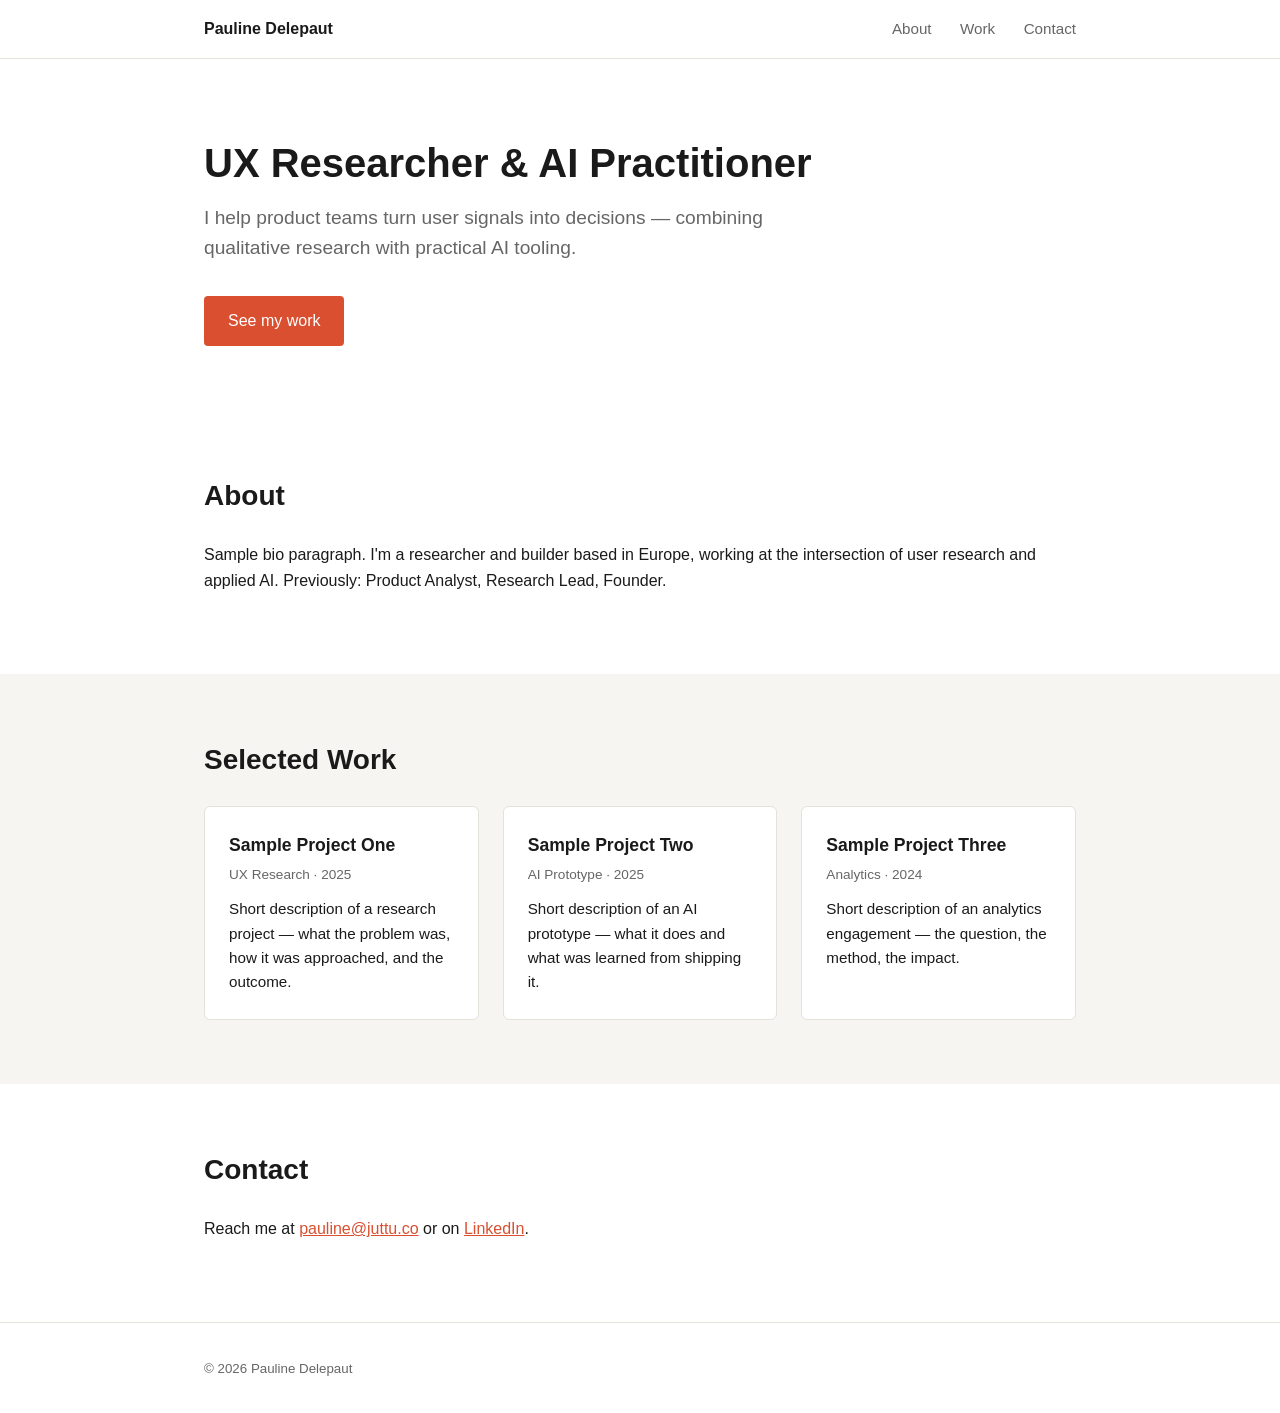
==== index.html @ 0a15c125 "Initial portfolio page with sample data Co-Authored-By: Claude Opus 4.7 (1M context) <noreply@anthro" ====
<!DOCTYPE html>
<html lang="en">
<head>
  <meta charset="UTF-8" />
  <meta name="viewport" content="width=device-width, initial-scale=1.0" />
  <title>Pauline Delepaut — Portfolio</title>
  <meta name="description" content="Portfolio of Pauline Delepaut — UX Research & AI." />
  <link rel="stylesheet" href="styles.css" />
</head>
<body>
  <header class="site-header">
    <div class="container">
      <a href="#" class="logo">Pauline Delepaut</a>
      <nav>
        <a href="#about">About</a>
        <a href="#work">Work</a>
        <a href="#contact">Contact</a>
      </nav>
    </div>
  </header>

  <main>
    <section class="hero">
      <div class="container">
        <h1>UX Researcher &amp; AI Practitioner</h1>
        <p class="lead">
          I help product teams turn user signals into decisions —
          combining qualitative research with practical AI tooling.
        </p>
        <a class="cta" href="#work">See my work</a>
      </div>
    </section>

    <section id="about" class="section">
      <div class="container">
        <h2>About</h2>
        <p>
          Sample bio paragraph. I'm a researcher and builder based in Europe,
          working at the intersection of user research and applied AI.
          Previously: Product Analyst, Research Lead, Founder.
        </p>
      </div>
    </section>

    <section id="work" class="section section-alt">
      <div class="container">
        <h2>Selected Work</h2>
        <div class="grid">
          <article class="card">
            <h3>Sample Project One</h3>
            <p class="meta">UX Research · 2025</p>
            <p>Short description of a research project — what the problem was, how it was approached, and the outcome.</p>
          </article>
          <article class="card">
            <h3>Sample Project Two</h3>
            <p class="meta">AI Prototype · 2025</p>
            <p>Short description of an AI prototype — what it does and what was learned from shipping it.</p>
          </article>
          <article class="card">
            <h3>Sample Project Three</h3>
            <p class="meta">Analytics · 2024</p>
            <p>Short description of an analytics engagement — the question, the method, the impact.</p>
          </article>
        </div>
      </div>
    </section>

    <section id="contact" class="section">
      <div class="container">
        <h2>Contact</h2>
        <p>
          Reach me at
          <a href="mailto:pauline@juttu.co">pauline@juttu.co</a>
          or on
          <a href="https://www.linkedin.com/" target="_blank" rel="noopener">LinkedIn</a>.
        </p>
      </div>
    </section>
  </main>

  <footer class="site-footer">
    <div class="container">
      <small>&copy; 2026 Pauline Delepaut</small>
    </div>
  </footer>
</body>
</html>
---- styles.css ----
:root {
  --bg: #ffffff;
  --bg-alt: #f6f5f1;
  --text: #1a1a1a;
  --muted: #666;
  --accent: #d94f30;
  --border: #e5e2da;
  --max: 920px;
}

* { box-sizing: border-box; }

html, body {
  margin: 0;
  padding: 0;
  font-family: -apple-system, BlinkMacSystemFont, "Segoe UI", Roboto, Helvetica, Arial, sans-serif;
  color: var(--text);
  background: var(--bg);
  line-height: 1.6;
}

.container {
  max-width: var(--max);
  margin: 0 auto;
  padding: 0 1.5rem;
}

.site-header {
  border-bottom: 1px solid var(--border);
  padding: 1rem 0;
}

.site-header .container {
  display: flex;
  justify-content: space-between;
  align-items: center;
}

.logo {
  font-weight: 600;
  text-decoration: none;
  color: var(--text);
}

.site-header nav a {
  margin-left: 1.5rem;
  text-decoration: none;
  color: var(--muted);
  font-size: 0.95rem;
}

.site-header nav a:hover {
  color: var(--accent);
}

.hero {
  padding: 5rem 0 4rem;
}

.hero h1 {
  font-size: 2.5rem;
  margin: 0 0 1rem;
  line-height: 1.2;
}

.hero .lead {
  font-size: 1.2rem;
  color: var(--muted);
  max-width: 38rem;
  margin: 0 0 2rem;
}

.cta {
  display: inline-block;
  background: var(--accent);
  color: #fff;
  padding: 0.75rem 1.5rem;
  border-radius: 4px;
  text-decoration: none;
  font-weight: 500;
}

.cta:hover { opacity: 0.9; }

.section {
  padding: 4rem 0;
}

.section-alt {
  background: var(--bg-alt);
}

.section h2 {
  font-size: 1.75rem;
  margin: 0 0 1.5rem;
}

.grid {
  display: grid;
  grid-template-columns: repeat(auto-fit, minmax(240px, 1fr));
  gap: 1.5rem;
}

.card {
  background: #fff;
  border: 1px solid var(--border);
  border-radius: 6px;
  padding: 1.5rem;
}

.card h3 {
  margin: 0 0 0.25rem;
  font-size: 1.1rem;
}

.card .meta {
  color: var(--muted);
  font-size: 0.85rem;
  margin: 0 0 0.75rem;
}

.card p {
  margin: 0;
  font-size: 0.95rem;
}

a {
  color: var(--accent);
}

.site-footer {
  border-top: 1px solid var(--border);
  padding: 2rem 0;
  color: var(--muted);
}

@media (max-width: 600px) {
  .hero h1 { font-size: 2rem; }
  .site-header nav a { margin-left: 1rem; }
}
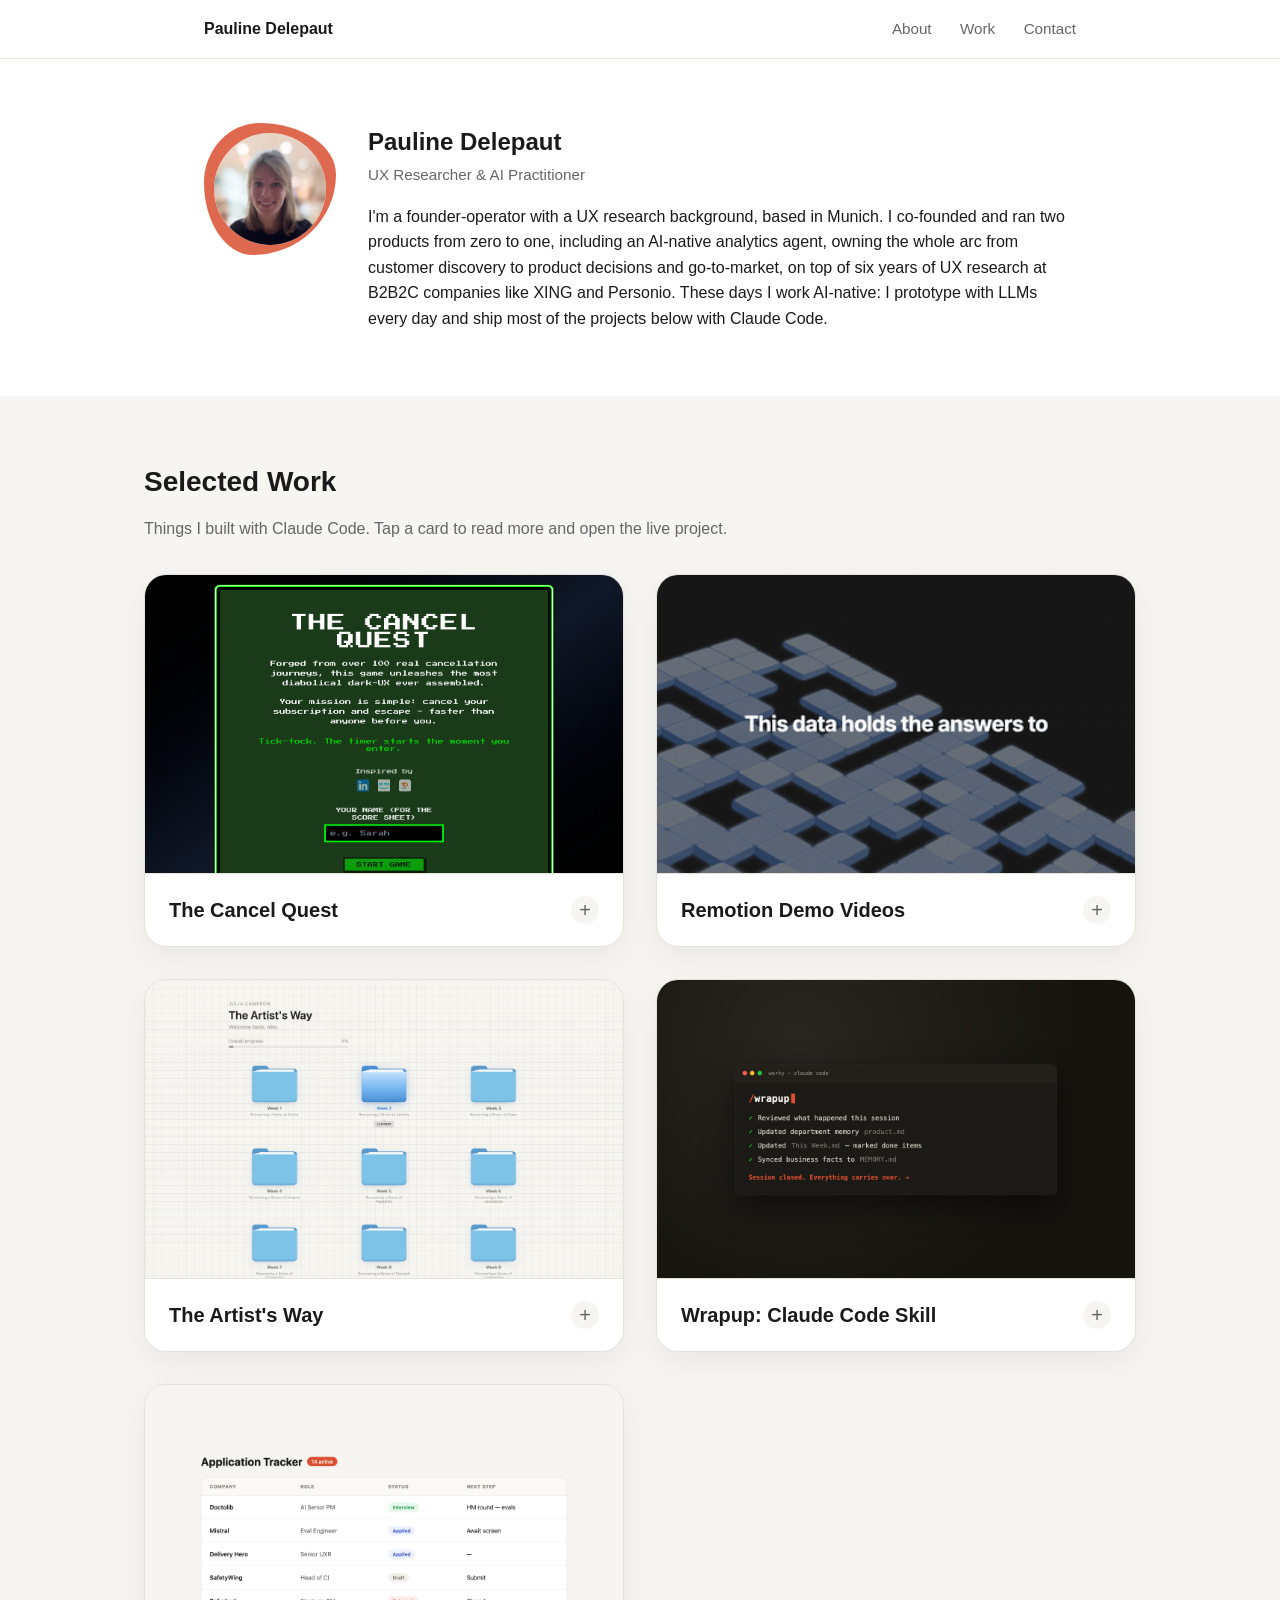
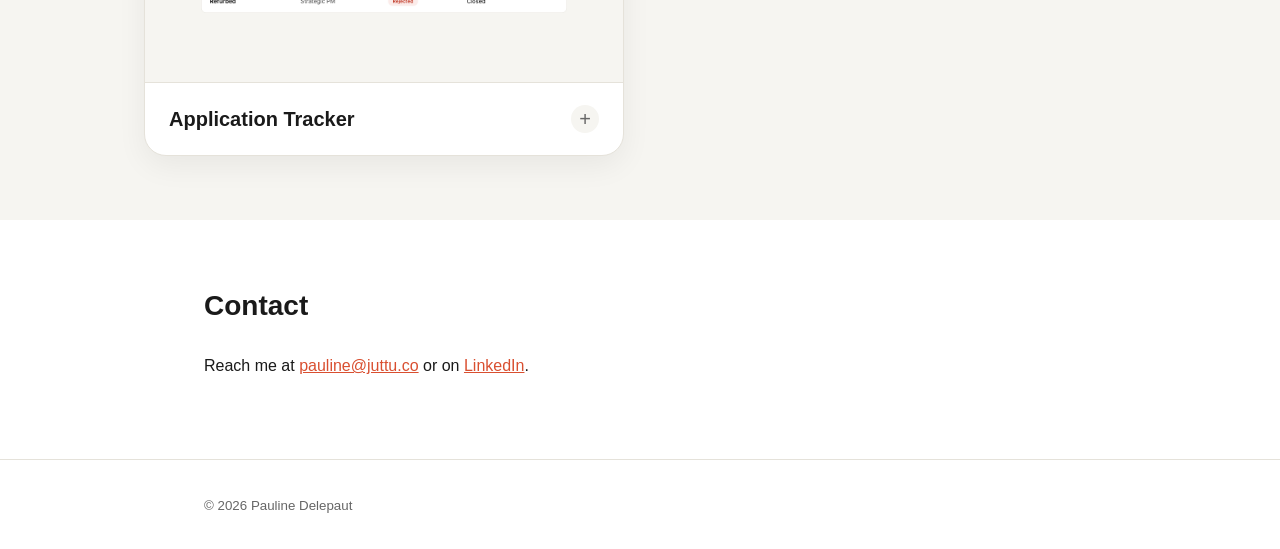
==== commit 8df24af4: "Rebuild portfolio: real projects, About with photo, Remotion video page - Replace sample work with 5" ====
--- a/index.html
+++ b/index.html
@@ -3,8 +3,8 @@
 <head>
   <meta charset="UTF-8" />
   <meta name="viewport" content="width=device-width, initial-scale=1.0" />
-  <title>Pauline Delepaut — Portfolio</title>
-  <meta name="description" content="Portfolio of Pauline Delepaut — UX Research & AI." />
+  <title>Pauline Delepaut · Portfolio</title>
+  <meta name="description" content="Portfolio of Pauline Delepaut. UX Research & AI." />
   <link rel="stylesheet" href="styles.css" />
 </head>
 <body>
@@ -20,47 +20,106 @@
   </header>
 
   <main>
-    <section class="hero">
-      <div class="container">
-        <h1>UX Researcher &amp; AI Practitioner</h1>
-        <p class="lead">
-          I help product teams turn user signals into decisions —
-          combining qualitative research with practical AI tooling.
-        </p>
-        <a class="cta" href="#work">See my work</a>
-      </div>
-    </section>
-
     <section id="about" class="section">
       <div class="container">
-        <h2>About</h2>
-        <p>
-          Sample bio paragraph. I'm a researcher and builder based in Europe,
-          working at the intersection of user research and applied AI.
-          Previously: Product Analyst, Research Lead, Founder.
-        </p>
+        <div class="about-row">
+          <div class="about-photo">
+            <span class="blob" aria-hidden="true"></span>
+            <img src="pauline.jpeg" alt="Pauline Delepaut" />
+          </div>
+          <div class="about-text">
+            <h1 class="about-name">Pauline Delepaut</h1>
+            <p class="about-tagline">UX Researcher &amp; AI Practitioner</p>
+            <p class="about-bio">
+              I'm a founder-operator with a UX research background, based in
+              Munich. I co-founded and ran two products from zero to one,
+              including an AI-native analytics agent, owning the whole arc from
+              customer discovery to product decisions and go-to-market, on top of
+              six years of UX research at B2B2C companies like XING and Personio.
+              These days I work AI-native: I prototype with LLMs every day and
+              ship most of the projects below with Claude Code.
+            </p>
+          </div>
+        </div>
       </div>
     </section>
 
     <section id="work" class="section section-alt">
       <div class="container">
         <h2>Selected Work</h2>
+        <p class="section-intro">Things I built with Claude Code. Tap a card to read more and open the live project.</p>
         <div class="grid">
-          <article class="card">
-            <h3>Sample Project One</h3>
-            <p class="meta">UX Research · 2025</p>
-            <p>Short description of a research project — what the problem was, how it was approached, and the outcome.</p>
+
+          <article class="card" data-expandable>
+            <button class="card-head" aria-expanded="false">
+              <img class="card-shot" src="screenshots/cancelquest.png" alt="The Cancel Quest" loading="lazy" />
+              <div class="card-bar">
+                <h3>The Cancel Quest</h3>
+                <span class="card-toggle" aria-hidden="true">+</span>
+              </div>
+            </button>
+            <div class="card-body"><div class="card-body-inner">
+              <p>A retro arcade game built from 100+ real subscription-cancellation flows. You race to cancel and escape while the game throws every dark-UX trick at you: the diabolical patterns companies actually use, turned into a level.</p>
+              <a class="card-link" href="https://v0-thecancelquest.vercel.app/" target="_blank" rel="noopener">Play the game →</a>
+            </div></div>
           </article>
-          <article class="card">
-            <h3>Sample Project Two</h3>
-            <p class="meta">AI Prototype · 2025</p>
-            <p>Short description of an AI prototype — what it does and what was learned from shipping it.</p>
+
+          <article class="card" data-expandable>
+            <button class="card-head" aria-expanded="false">
+              <img class="card-shot" src="screenshots/remotion.gif" alt="Remotion demo videos" loading="lazy" />
+              <div class="card-bar">
+                <h3>Remotion Demo Videos</h3>
+                <span class="card-toggle" aria-hidden="true">+</span>
+              </div>
+            </button>
+            <div class="card-body"><div class="card-body-inner">
+              <p>Product launch and demo videos built entirely in code with Remotion (React). Animated data stories like retention curves, onboarding monitors and growth charts, rendered programmatically instead of hand-edited in a video tool.</p>
+              <a class="card-link" href="remotion/index.html" target="_blank" rel="noopener">Watch the video →</a>
+            </div></div>
           </article>
-          <article class="card">
-            <h3>Sample Project Three</h3>
-            <p class="meta">Analytics · 2024</p>
-            <p>Short description of an analytics engagement — the question, the method, the impact.</p>
+
+          <article class="card" data-expandable>
+            <button class="card-head" aria-expanded="false">
+              <img class="card-shot" src="screenshots/artistway.png" alt="The Artist's Way app" loading="lazy" />
+              <div class="card-bar">
+                <h3>The Artist's Way</h3>
+                <span class="card-toggle" aria-hidden="true">+</span>
+              </div>
+            </button>
+            <div class="card-body"><div class="card-body-inner">
+              <p>A web app for tracking Julia Cameron's 12-week creativity program: morning pages, artist dates and weekly tasks, with each week as a macOS-style folder and a live progress bar. Built in Next.js.</p>
+              <a class="card-link" href="#" target="_blank" rel="noopener">Live demo coming soon →</a>
+            </div></div>
           </article>
+
+          <article class="card" data-expandable>
+            <button class="card-head" aria-expanded="false">
+              <img class="card-shot" src="screenshots/wrapup.png" alt="Wrapup skill" loading="lazy" />
+              <div class="card-bar">
+                <h3>Wrapup: Claude Code Skill</h3>
+                <span class="card-toggle" aria-hidden="true">+</span>
+              </div>
+            </button>
+            <div class="card-body"><div class="card-body-inner">
+              <p>A custom Claude Code skill that closes out a work session: it reviews what happened, updates the right department memory, syncs the weekly plan and business facts, so nothing gets lost between sessions.</p>
+              <a class="card-link" href="#" target="_blank" rel="noopener">See how it works →</a>
+            </div></div>
+          </article>
+
+          <article class="card" data-expandable>
+            <button class="card-head" aria-expanded="false">
+              <img class="card-shot" src="screenshots/tracker.png" alt="Application tracker" loading="lazy" />
+              <div class="card-bar">
+                <h3>Application Tracker</h3>
+                <span class="card-toggle" aria-hidden="true">+</span>
+              </div>
+            </button>
+            <div class="card-body"><div class="card-body-inner">
+              <p>A system for tracking job applications end to end: roles, status, tailored CVs and next steps in one place.</p>
+              <a class="card-link" href="#" target="_blank" rel="noopener">View project →</a>
+            </div></div>
+          </article>
+
         </div>
       </div>
     </section>
@@ -83,5 +142,15 @@
       <small>&copy; 2026 Pauline Delepaut</small>
     </div>
   </footer>
+
+  <script>
+    document.querySelectorAll('.card[data-expandable] .card-head').forEach(function (head) {
+      head.addEventListener('click', function () {
+        var card = head.closest('.card');
+        var open = card.toggleAttribute('data-open');
+        head.setAttribute('aria-expanded', open ? 'true' : 'false');
+      });
+    });
+  </script>
 </body>
 </html>
--- a/styles.css
+++ b/styles.css
@@ -53,34 +53,66 @@
   color: var(--accent);
 }
 
-.hero {
-  padding: 5rem 0 4rem;
-}
-
-.hero h1 {
-  font-size: 2.5rem;
+/* About — photo + name inline with the bio */
+.about-row {
+  display: flex;
+  align-items: flex-start;
+  gap: 2rem;
+}
+
+.about-photo {
+  position: relative;
+  flex: none;
+  width: 132px;
+  height: 132px;
+  display: grid;
+  place-items: center;
+}
+
+.about-photo img {
+  position: relative;
+  width: 112px;
+  height: 112px;
+  border-radius: 50%;
+  object-fit: cover;
+  z-index: 1;
+}
+
+.about-photo .blob {
+  position: absolute;
+  inset: 0;
+  background: var(--accent);
+  opacity: 0.85;
+  z-index: 0;
+  border-radius: 42% 58% 63% 37% / 45% 39% 61% 55%;
+  animation: blobmorph 14s ease-in-out infinite;
+}
+
+@keyframes blobmorph {
+  0%, 100% { border-radius: 42% 58% 63% 37% / 45% 39% 61% 55%; }
+  50%      { border-radius: 58% 42% 38% 62% / 57% 63% 37% 43%; }
+}
+
+.about-name {
+  font-size: 1.5rem;
+  font-weight: 600;
+  margin: 0 0 0.15rem;
+  color: var(--text);
+}
+
+.about-tagline {
+  font-size: 0.95rem;
+  color: var(--muted);
   margin: 0 0 1rem;
-  line-height: 1.2;
-}
-
-.hero .lead {
-  font-size: 1.2rem;
-  color: var(--muted);
-  max-width: 38rem;
-  margin: 0 0 2rem;
-}
-
-.cta {
-  display: inline-block;
-  background: var(--accent);
-  color: #fff;
-  padding: 0.75rem 1.5rem;
-  border-radius: 4px;
-  text-decoration: none;
-  font-weight: 500;
-}
-
-.cta:hover { opacity: 0.9; }
+}
+
+.about-bio {
+  margin: 0;
+}
+
+@media (max-width: 600px) {
+  .about-row { flex-direction: column; gap: 1.25rem; }
+}
 
 .section {
   padding: 4rem 0;
@@ -95,33 +127,131 @@
   margin: 0 0 1.5rem;
 }
 
+.section-intro {
+  color: var(--muted);
+  margin: -0.75rem 0 2rem;
+  max-width: 40rem;
+}
+
+/* Wider column so the 2-up cards read big */
+#work .container {
+  max-width: 1040px;
+}
+
 .grid {
   display: grid;
-  grid-template-columns: repeat(auto-fit, minmax(240px, 1fr));
-  gap: 1.5rem;
-}
-
+  grid-template-columns: repeat(2, 1fr);
+  gap: 2rem;
+  align-items: start;
+}
+
+@media (max-width: 720px) {
+  .grid { grid-template-columns: 1fr; }
+}
+
+/* Expandable project card */
 .card {
   background: #fff;
   border: 1px solid var(--border);
-  border-radius: 6px;
-  padding: 1.5rem;
-}
-
-.card h3 {
-  margin: 0 0 0.25rem;
-  font-size: 1.1rem;
-}
-
-.card .meta {
-  color: var(--muted);
-  font-size: 0.85rem;
-  margin: 0 0 0.75rem;
-}
-
-.card p {
-  margin: 0;
-  font-size: 0.95rem;
+  border-radius: 22px;
+  overflow: hidden;
+  box-shadow: 0 10px 30px rgba(0, 0, 0, 0.06);
+  transition: box-shadow 0.2s ease, transform 0.2s ease;
+}
+
+.card:hover {
+  box-shadow: 0 16px 40px rgba(0, 0, 0, 0.12);
+  transform: translateY(-3px);
+}
+
+.card-head {
+  display: block;
+  width: 100%;
+  padding: 0;
+  border: none;
+  background: none;
+  cursor: pointer;
+  text-align: left;
+  font: inherit;
+  color: inherit;
+}
+
+.card-shot {
+  display: block;
+  width: 100%;
+  aspect-ratio: 16 / 10;
+  object-fit: cover;
+  object-position: top center;
+  background: var(--bg-alt);
+  border-bottom: 1px solid var(--border);
+}
+
+.card-bar {
+  display: flex;
+  align-items: center;
+  justify-content: space-between;
+  gap: 1rem;
+  padding: 1.25rem 1.5rem;
+}
+
+.card-bar h3 {
+  margin: 0;
+  font-size: 1.25rem;
+}
+
+.card-toggle {
+  flex: none;
+  width: 1.75rem;
+  height: 1.75rem;
+  display: grid;
+  place-items: center;
+  border-radius: 50%;
+  background: var(--bg-alt);
+  color: var(--muted);
+  font-size: 1.25rem;
+  line-height: 1;
+  transition: transform 0.25s ease, background 0.2s ease, color 0.2s ease;
+}
+
+.card[data-open] .card-toggle {
+  transform: rotate(45deg);
+  background: var(--accent);
+  color: #fff;
+}
+
+/* Collapsible body */
+.card-body {
+  display: grid;
+  grid-template-rows: 0fr;
+  transition: grid-template-rows 0.3s ease;
+}
+
+.card-body-inner {
+  overflow: hidden;
+  min-height: 0;
+}
+
+.card[data-open] .card-body {
+  grid-template-rows: 1fr;
+}
+
+.card-body p {
+  margin: 0;
+  padding: 0.25rem 1.5rem 0.5rem;
+  font-size: 1rem;
+  color: var(--text);
+}
+
+.card-link {
+  display: inline-block;
+  margin: 0.5rem 1.5rem 1.5rem;
+  font-weight: 600;
+  font-size: 1rem;
+  text-decoration: none;
+}
+
+.card-link:hover {
+  text-decoration: underline;
 }
 
 a {
@@ -134,7 +264,3 @@
   color: var(--muted);
 }
 
-@media (max-width: 600px) {
-  .hero h1 { font-size: 2rem; }
-  .site-header nav a { margin-left: 1rem; }
-}
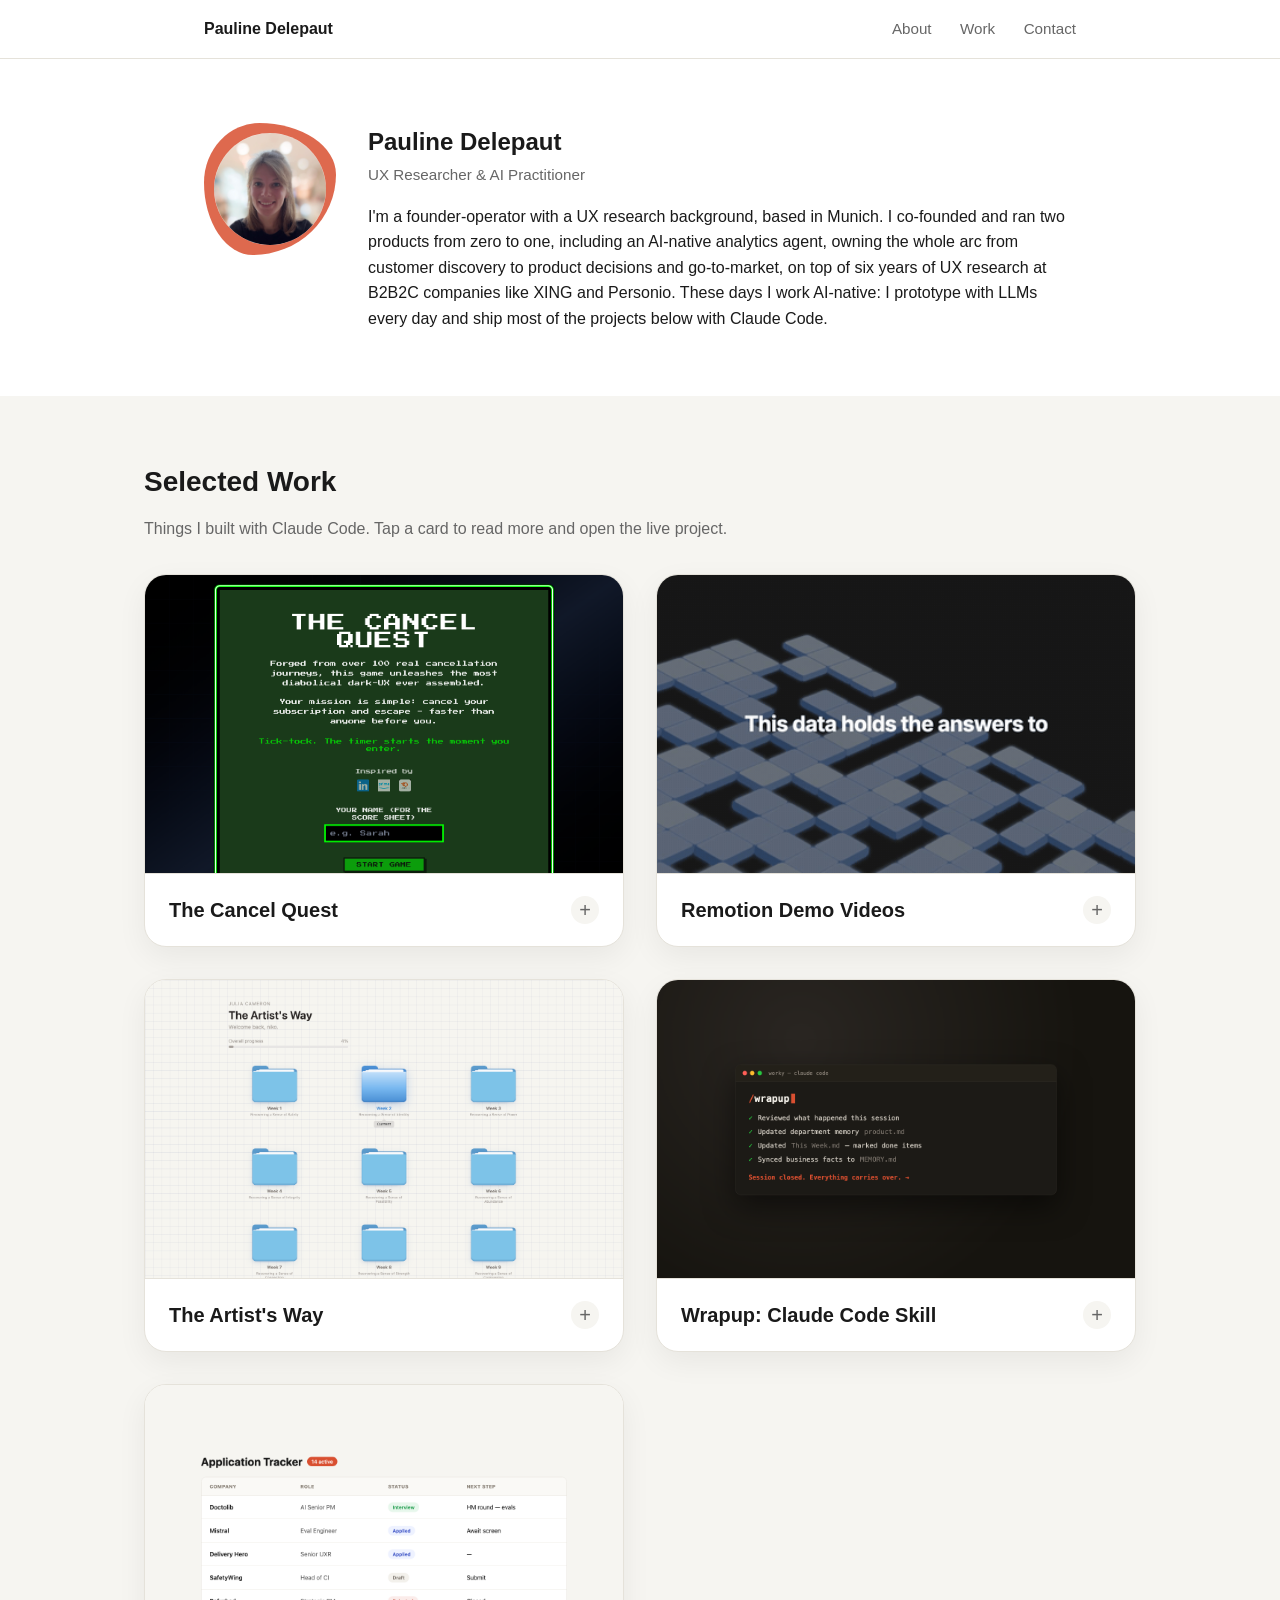
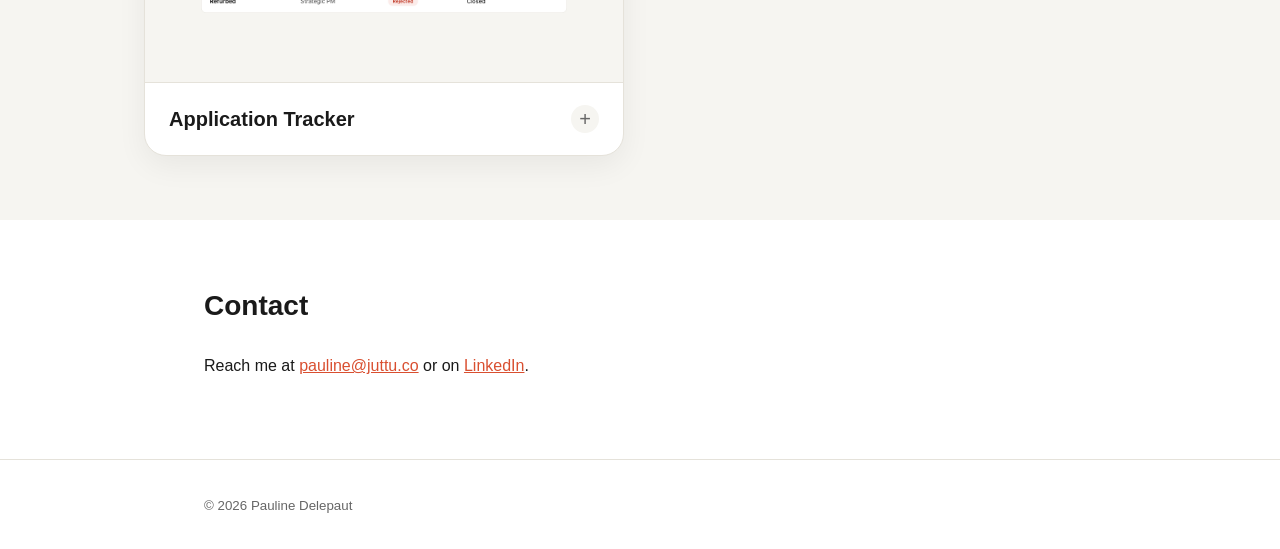
==== commit 04e2925c: "Cache-bust styles.css so updated layout loads (v=2) Co-Authored-By: Claude Opus 4.8 (1M context) <no" ====
--- a/index.html
+++ b/index.html
@@ -5,7 +5,7 @@
   <meta name="viewport" content="width=device-width, initial-scale=1.0" />
   <title>Pauline Delepaut · Portfolio</title>
   <meta name="description" content="Portfolio of Pauline Delepaut. UX Research & AI." />
-  <link rel="stylesheet" href="styles.css" />
+  <link rel="stylesheet" href="styles.css?v=2" />
 </head>
 <body>
   <header class="site-header">
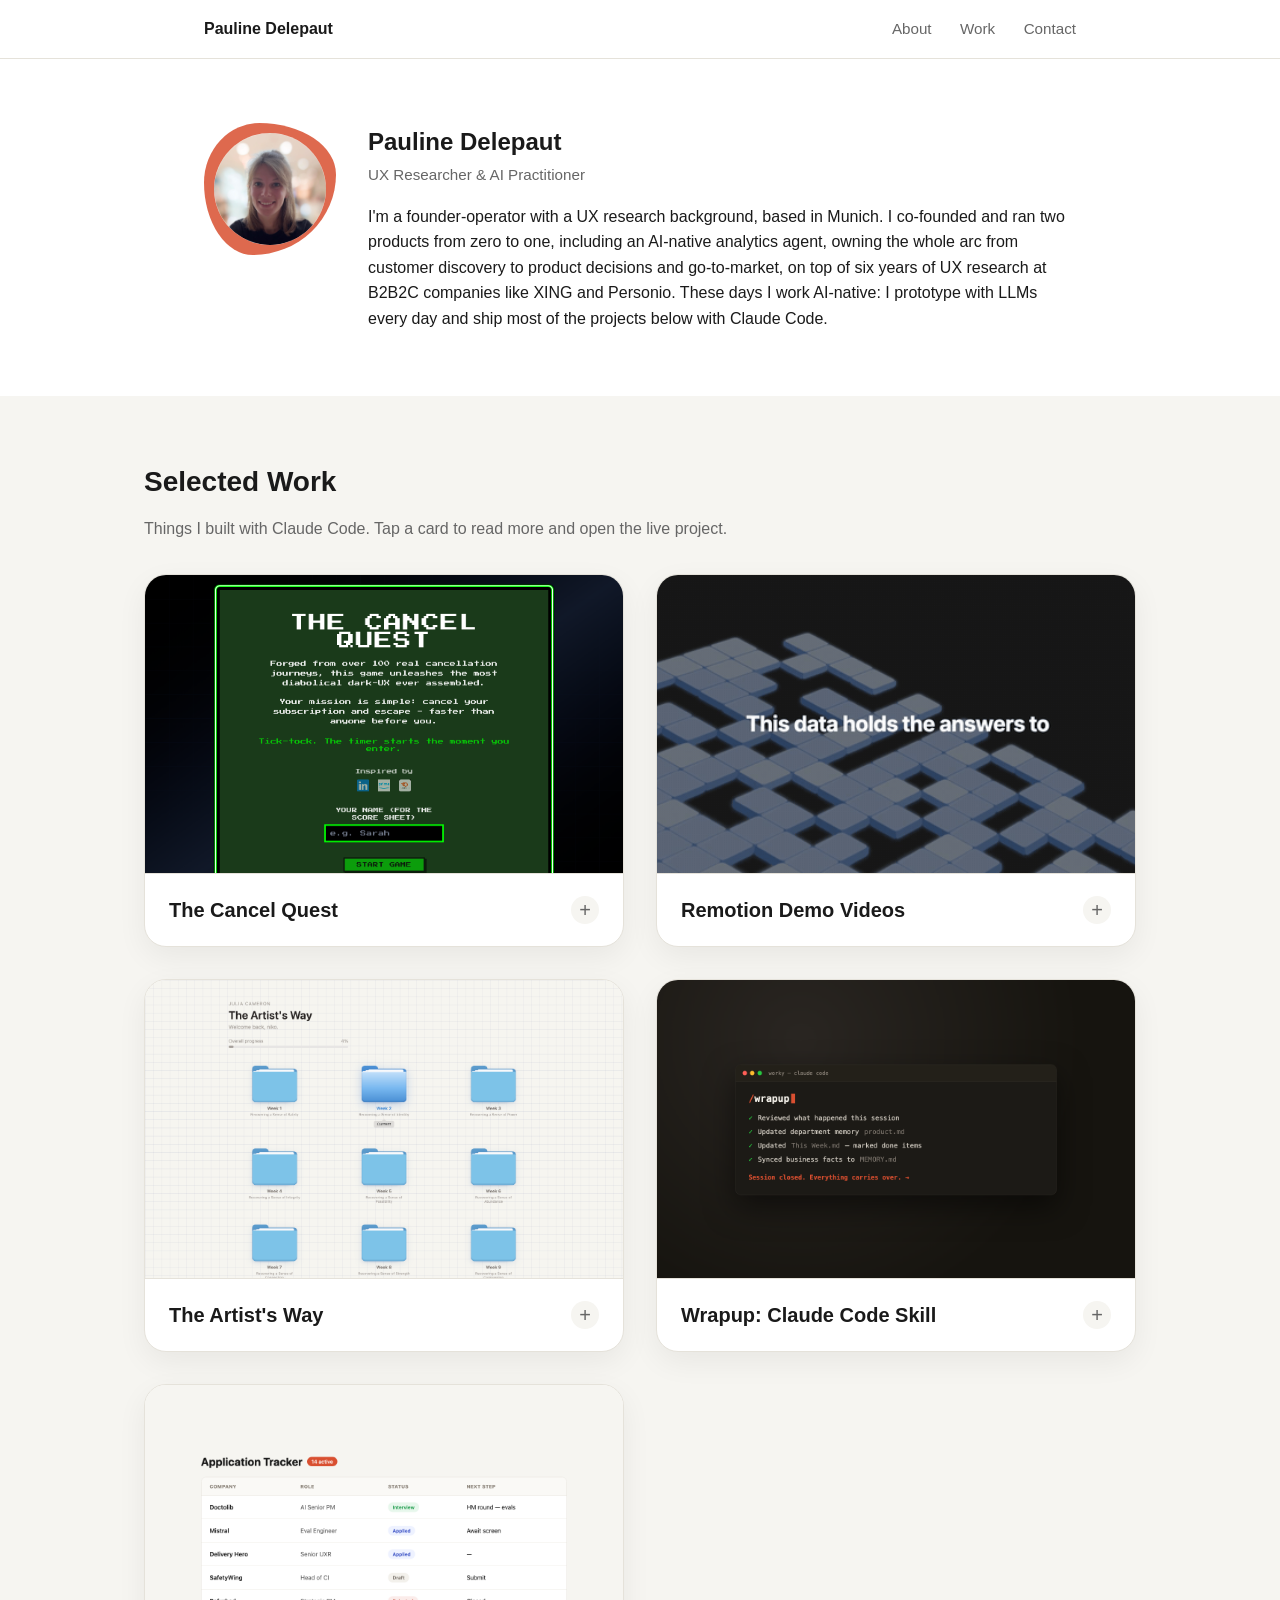
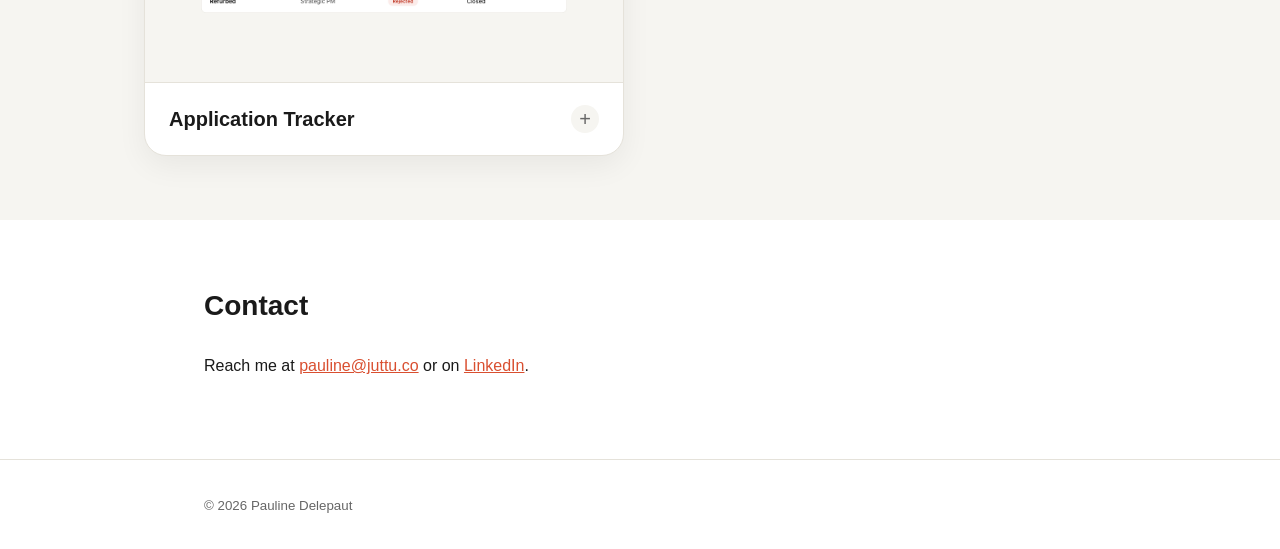
==== commit 0ed8bbb7: "Publish wrapup skill explainer; link Wrapup card to GitHub Co-Authored-By: Claude Opus 4.8 (1M conte" ====
--- a/index.html
+++ b/index.html
@@ -102,7 +102,7 @@
             </button>
             <div class="card-body"><div class="card-body-inner">
               <p>A custom Claude Code skill that closes out a work session: it reviews what happened, updates the right department memory, syncs the weekly plan and business facts, so nothing gets lost between sessions.</p>
-              <a class="card-link" href="#" target="_blank" rel="noopener">See how it works →</a>
+              <a class="card-link" href="https://github.com/PaulineDel/paulinedel.github.io/tree/main/wrapup" target="_blank" rel="noopener">See it on GitHub →</a>
             </div></div>
           </article>
 
